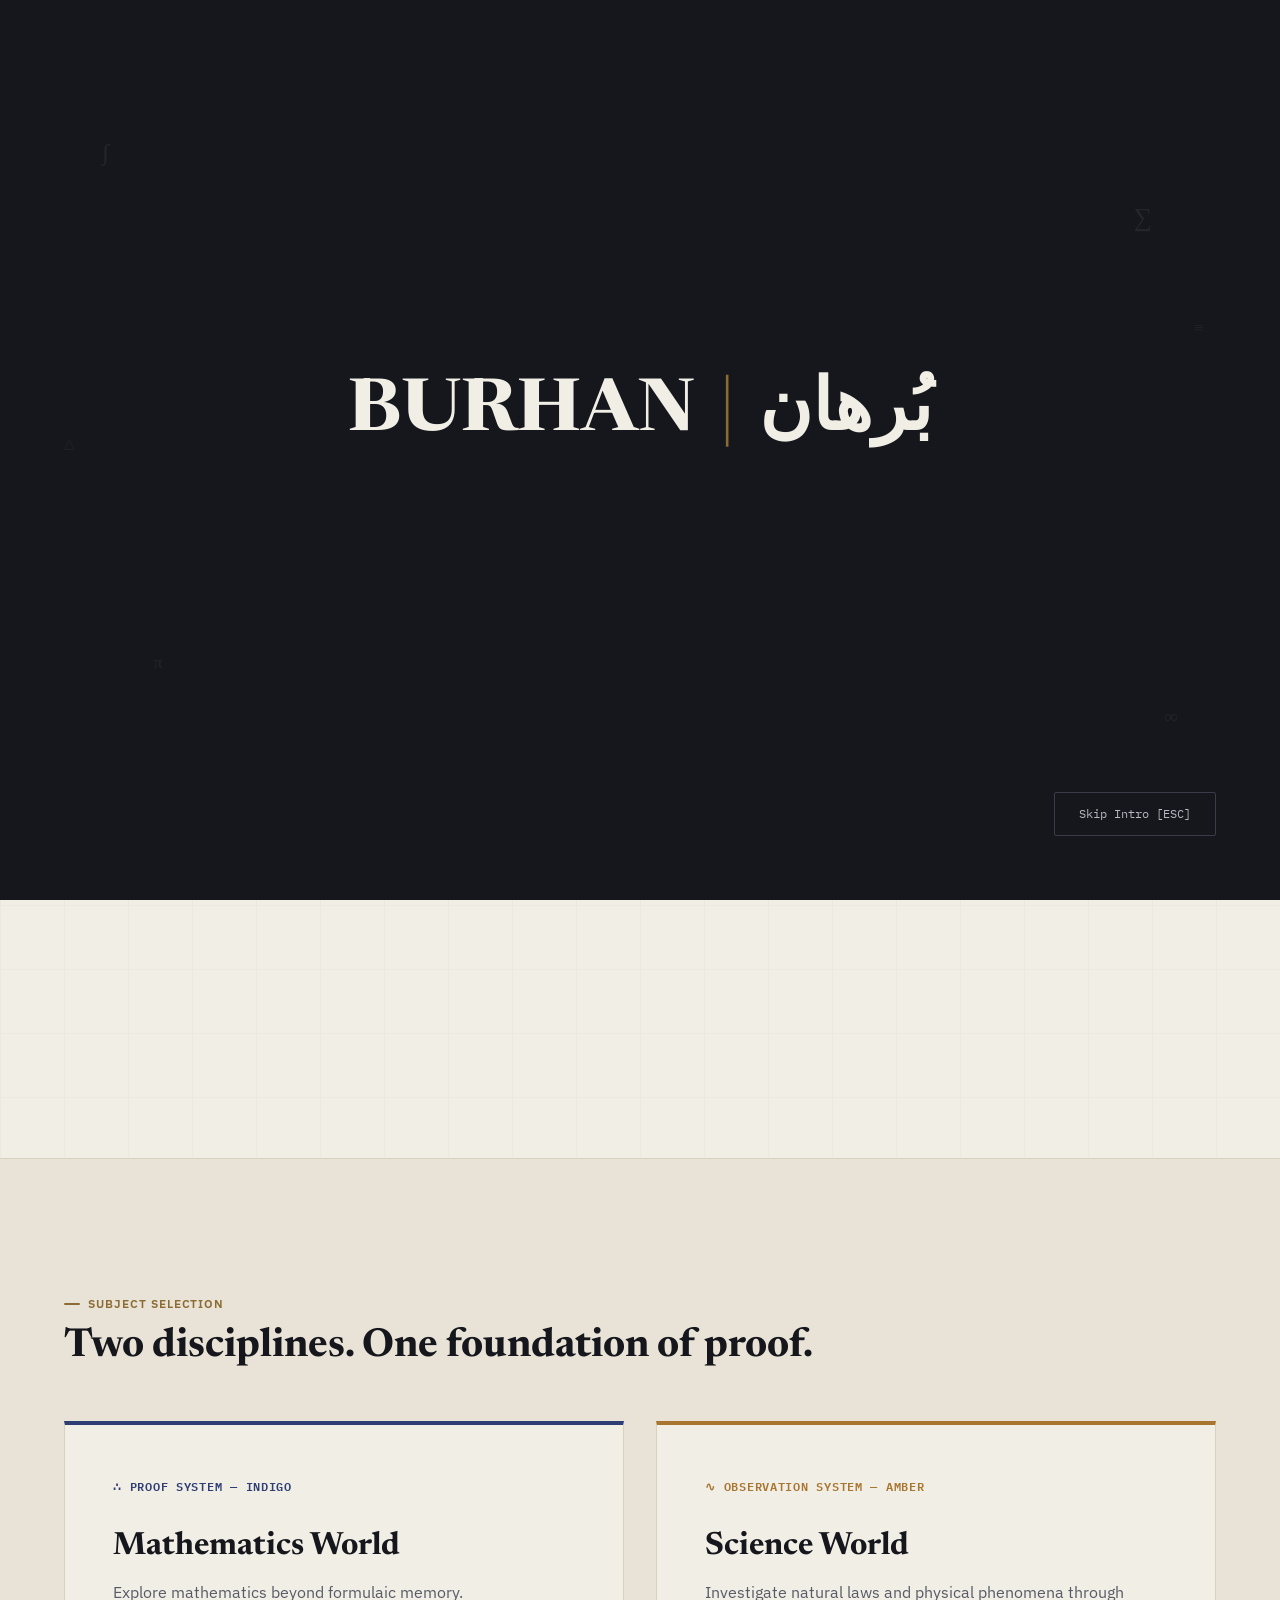
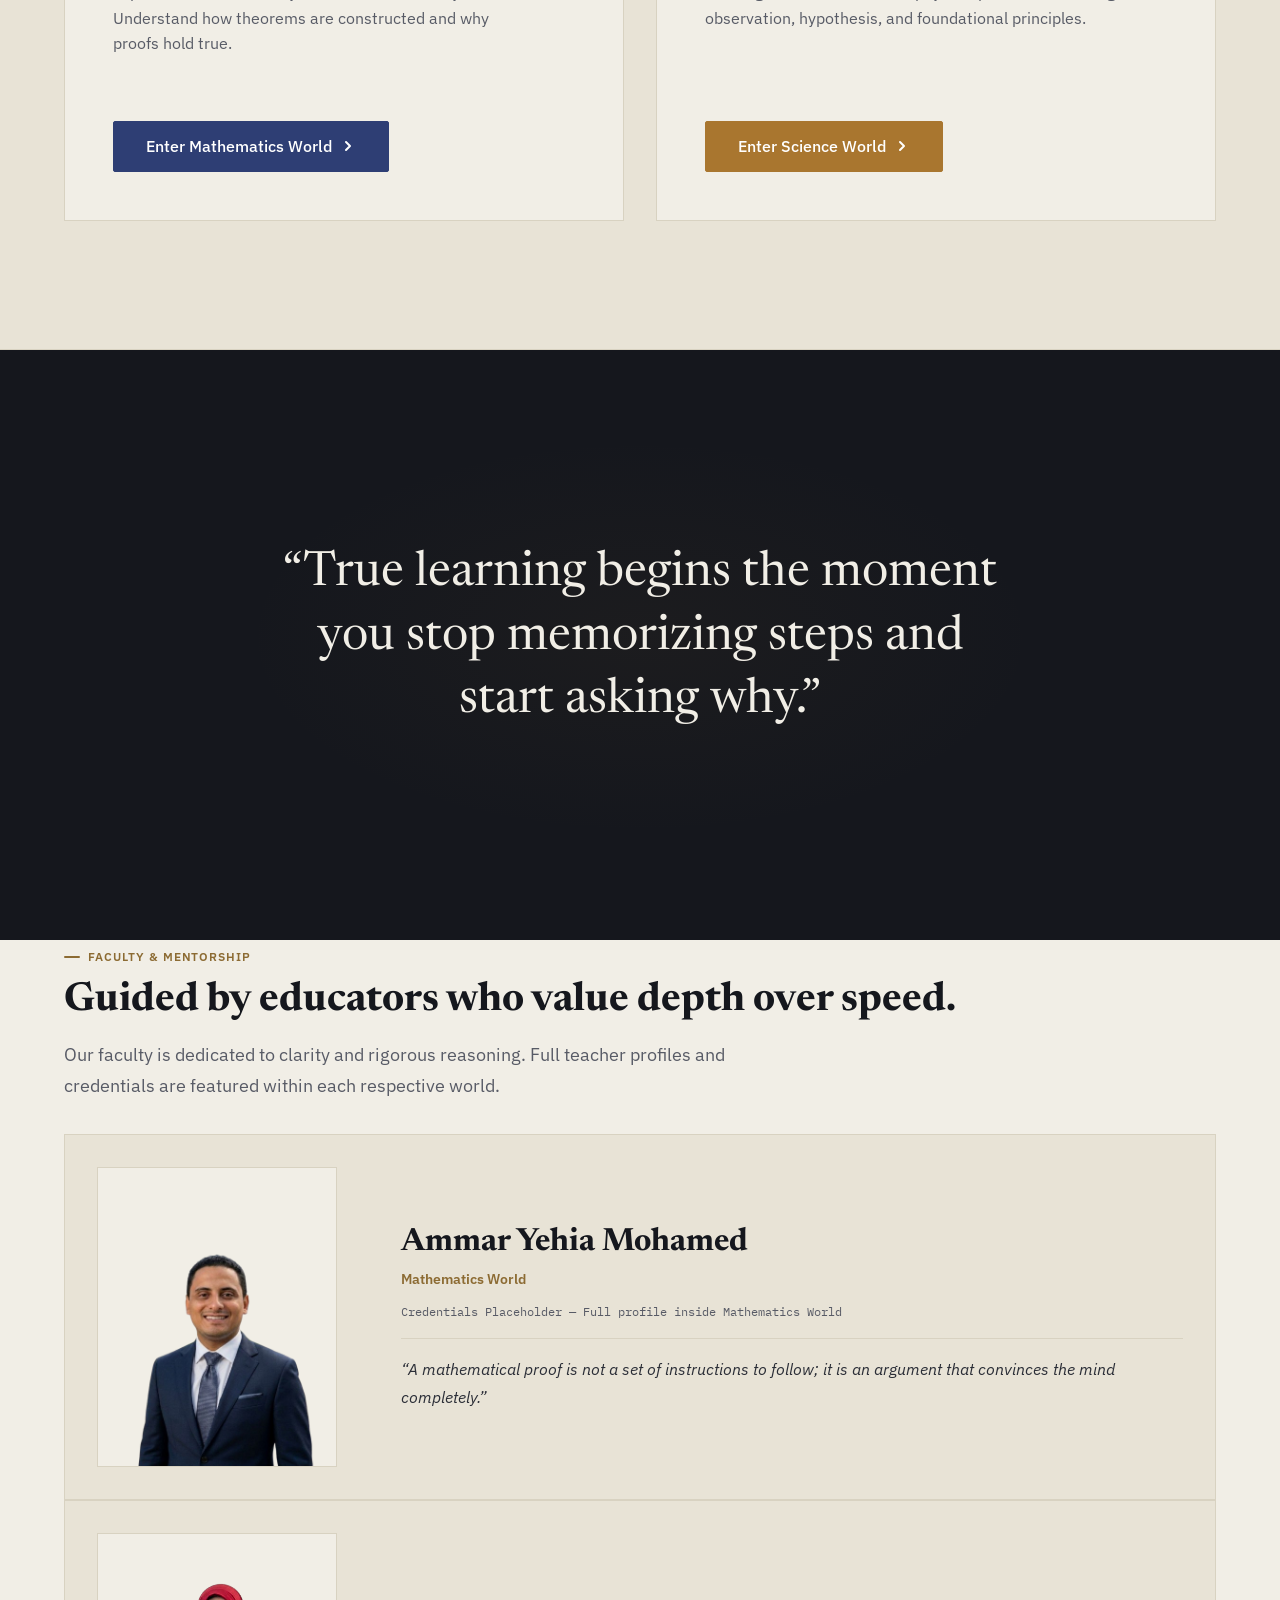
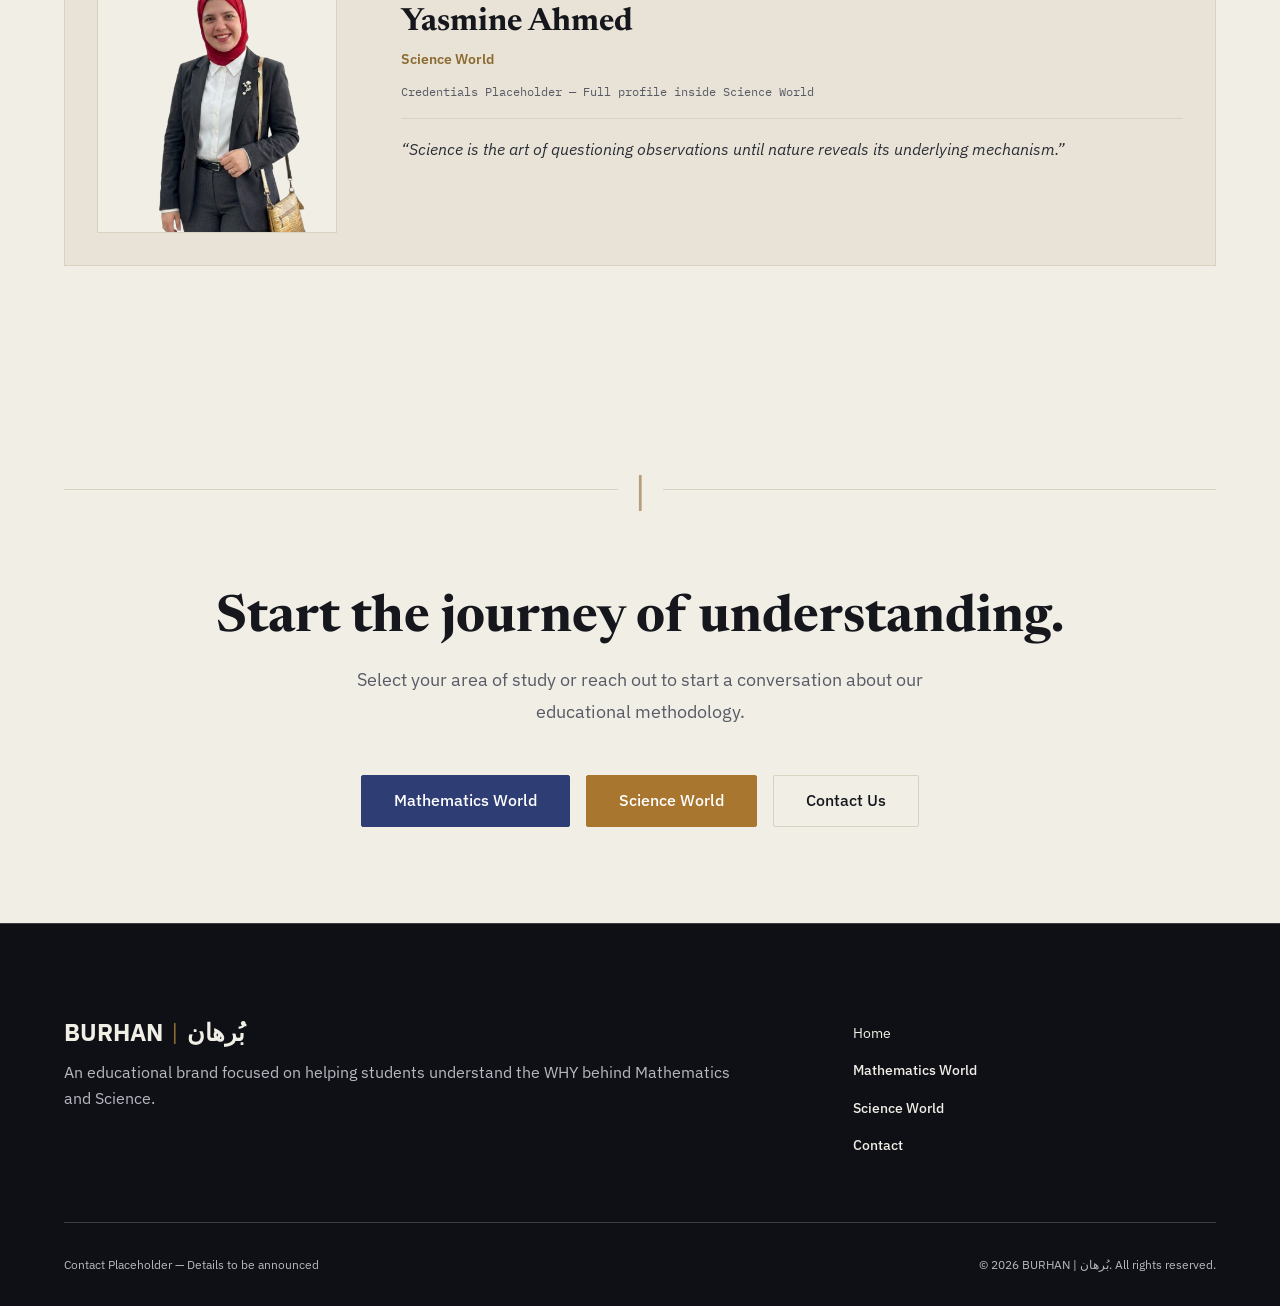
==== index.html @ 6baa0fd7 "Initial BURHAN website" ====
<!DOCTYPE html>
<html lang="en" dir="ltr">

<head>
  <meta charset="UTF-8">
  <meta name="viewport" content="width=device-width, initial-scale=1.0">
  <title>BURHAN | بُرهان — Understand the WHY behind Science &amp; Mathematics</title>
  <meta name="description"
    content="BURHAN is an educational brand focused on helping students understand the WHY behind Mathematics and Science instead of simply memorizing answers.">
  <link rel="stylesheet" href="css/main.css">
  <script src="js/theme.js"></script>
</head>

<body>

  <!-- ACCESSIBLE SKIP-TO-MAIN LINK -->
  <a href="#main-content" class="skip-link" data-en="Skip to main content" data-ar="الانتقال إلى المحتوى الرئيسي">Skip
    to main content</a>

  <!-- 1. CINEMATIC INTRO — "THE FIRST WHY" -->
  <div class="cinematic-intro" data-cinematic-intro aria-live="polite">


    <!-- Floating math symbols for intro depth -->
    <div class="intro-ambient" aria-hidden="true">
      <span class="intro-ambient-symbol" style="top:15%;left:8%;font-size:1.4rem;opacity:0.07;">∫</span>
      <span class="intro-ambient-symbol" style="top:72%;left:12%;font-size:1.1rem;opacity:0.06;">π</span>
      <span class="intro-ambient-symbol" style="top:22%;right:10%;font-size:1.6rem;opacity:0.07;">∑</span>
      <span class="intro-ambient-symbol" style="top:78%;right:8%;font-size:1.2rem;opacity:0.05;">∞</span>
      <span class="intro-ambient-symbol" style="top:48%;left:5%;font-size:0.9rem;opacity:0.06;">△</span>
      <span class="intro-ambient-symbol" style="top:35%;right:6%;font-size:1rem;opacity:0.06;">≡</span>
    </div>

    <div class="intro-stage" data-intro-question>
      <h2 class="intro-question font-display" data-en="You know the answer. But can you prove it?"
        data-ar="تعرف الإجابة... لكن هل تستطيع إثباتها؟">
        You know the answer. But can you prove it?
      </h2>
    </div>

    <div class="intro-stage" data-intro-identity>
      <div class="intro-identity-lockup">
        <div class="intro-wordmark font-display">
          BURHAN <span class="burhan-divider intro-burhan-divider">|</span> بُرهان
        </div>
        <div class="intro-tagline-wrap" data-intro-tagline>
          <p class="intro-tagline font-mono" data-en="Understanding the WHY behind Mathematics &amp; Science."
            data-ar="فهم السبب الجوهري وراء الرياضيات والعلوم.">
            Understanding the WHY behind Mathematics &amp; Science.
          </p>
        </div>
      </div>
    </div>

    <button type="button" class="cinematic-skip-btn" data-skip-intro data-en="Skip Intro [ESC]"
      data-ar="تخطي العرض [ESC]">
      Skip Intro [ESC]
    </button>
  </div>

  <!-- GLOBAL NAVIGATION HEADER -->
  <header class="site-header">
    <nav class="site-nav container" aria-label="Main Navigation">
      <a href="index.html" class="burhan-wordmark" aria-label="BURHAN Home">
        BURHAN <span class="burhan-divider">|</span> بُرهان
      </a>

      <ul class="nav-menu" data-nav-menu>
        <li><a href="index.html" class="nav-link is-active" aria-current="page" data-en="Home"
            data-ar="الرئيسية">Home</a></li>
        <li><a href="mathematics.html" class="nav-link" data-en="Mathematics" data-ar="الرياضيات">Mathematics</a></li>
        <li><a href="science.html" class="nav-link" data-en="Science" data-ar="العلوم">Science</a></li>
        <li><a href="contact.html" class="nav-link" data-en="Contact" data-ar="تواصل معنا">Contact</a></li>
      </ul>

      <div class="nav-actions">
        <!-- Theme Toggle (Light / Dark) -->
        <button type="button" class="theme-toggle-btn" data-theme-toggle aria-label="Switch Theme">
          <svg class="theme-icon-sun" width="18" height="18" viewBox="0 0 24 24">
            <circle cx="12" cy="12" r="5" />
            <path
              d="M12 1v2M12 21v2M4.22 4.22l1.42 1.42M18.36 18.36l1.42 1.42M1 12h2M21 12h2M4.22 19.78l1.42-1.42M18.36 5.64l1.42-1.42" />
          </svg>
          <svg class="theme-icon-moon" width="18" height="18" viewBox="0 0 24 24" style="display:none;">
            <path d="M21 12.79A9 9 0 1 1 11.21 3 7 7 0 0 0 21 12.79z" />
          </svg>
        </button>

        <!-- Language Switcher -->
        <button type="button" class="lang-toggle-btn" data-lang-toggle aria-label="التحويل إلى العربية">
          <span data-en="العربية" data-ar="English">العربية</span>
        </button>

        <!-- Mobile Menu Toggle -->
        <button type="button" class="nav-toggle-btn" data-nav-toggle aria-expanded="false"
          aria-label="Open Navigation Menu">
          <svg width="20" height="20" viewBox="0 0 20 20" fill="none" xmlns="http://www.w3.org/2000/svg">
            <path d="M3 5H17M3 10H17M3 15H17" stroke="currentColor" stroke-width="2" stroke-linecap="round" />
          </svg>
        </button>
      </div>
    </nav>
  </header>

  <!-- MAIN HOME CONTENT -->
  <main id="main-content">

    <!-- 2. HERO / BRAND STATEMENT -->
    <section class="home-hero" data-hero-section>

      <!-- Animated Canvas — Mathematical + Scientific Environment -->
      <canvas class="hero-canvas" aria-hidden="true" id="heroCanvas"></canvas>

      <!-- Radial atmospheric glow layers -->
      <div class="hero-glow hero-glow--math" aria-hidden="true"></div>
      <div class="hero-glow hero-glow--science" aria-hidden="true"></div>

      <!-- Accent construction line — draws itself on reveal -->
      <span class="hero-accent-line" aria-hidden="true"></span>

      <!-- Floating ambient math symbols — decorative layer -->
      <div class="hero-ambient-layer" aria-hidden="true">
        <span class="ambient-symbol a-sym-1">∑</span>
        <span class="ambient-symbol a-sym-2">∫</span>
        <span class="ambient-symbol a-sym-3">π</span>
        <span class="ambient-symbol a-sym-4">∞</span>
        <span class="ambient-symbol a-sym-5">∴</span>
        <span class="ambient-symbol a-sym-6">≡</span>
        <span class="ambient-symbol a-sym-7">∿</span>
        <span class="ambient-symbol a-sym-8">△</span>
      </div>

      <div class="container home-hero-container">
        <div class="home-hero-grid">

          <!-- Hero Text Column -->
          <div class="home-hero-content">
            <!-- Hero Proof Badges -->
            <div class="hero-badges" data-reveal-hero>
              <span class="hero-badge">
                <span class="hero-badge-dot"></span>
                <span data-en="PROOF DRIVEN" data-ar="مبني على البرهان">PROOF DRIVEN</span>
              </span>
              <span class="hero-badge">
                <span class="hero-badge-dot"></span>
                <span data-en="RIGOROUS METHODOLOGY" data-ar="منهجية دقيقة">RIGOROUS METHODOLOGY</span>
              </span>
            </div>

            <span class="section-eyebrow hero-eyebrow" data-reveal-hero data-en="BURHAN | بُرهان"
              data-ar="بُرهان | BURHAN">BURHAN | بُرهان</span>

            <h1 class="home-hero-title font-display" data-reveal-hero
              data-en="Don't just memorize the answer. Understand why." data-ar="لا تحفظ الإجابة فقط. افهم السبب.">
              Don't just memorize the answer. Understand why.
            </h1>

            <p class="home-hero-lead" data-reveal-hero
              data-en="Mathematics and Science are not sets of formulas to recite. They are structured systems of reasoning waiting to be proven and understood."
              data-ar="الرياضيات والعلوم ليست مجرد صيغ تُحفظ، بل هي أنظمة تفكير برهانية تنتظر الفهم والإثبات.">
              Mathematics and Science are not sets of formulas to recite. They are structured systems of reasoning
              waiting to be proven and understood.
            </p>

            <!-- Hero proof bar: QUESTION | REASONING | UNDERSTANDING -->
            <div class="hero-proof-bar" data-reveal-hero aria-hidden="true">
              <span class="hero-proof-step font-mono" data-en="QUESTION" data-ar="السؤال">QUESTION</span>
              <span class="hero-proof-sep burhan-divider">|</span>
              <span class="hero-proof-step font-mono" data-en="REASONING" data-ar="الاستدلال">REASONING</span>
              <span class="hero-proof-sep burhan-divider">|</span>
              <span class="hero-proof-step font-mono" data-en="UNDERSTANDING" data-ar="الفهم">UNDERSTANDING</span>
            </div>

            <div class="hero-cta-row" data-reveal-hero>
              <a href="#choose-your-world" class="btn btn-primary">
                <span data-en="Choose Your World" data-ar="اختر عالمك">Choose Your World</span>
                <svg class="icon-directional" width="16" height="16" viewBox="0 0 16 16" fill="none"
                  xmlns="http://www.w3.org/2000/svg" style="margin-inline-start: var(--space-2);">
                  <path d="M6 12L10 8L6 4" stroke="currentColor" stroke-width="2" stroke-linecap="round"
                    stroke-linejoin="round" />
                </svg>
              </a>
              <a href="contact.html" class="btn btn-ghost" data-en="Contact Us" data-ar="تواصل معنا">
                Contact Us
              </a>
            </div>
          </div>

          <!-- Hero Combined Teachers Visual Column -->
          <div class="home-hero-visual hero-teachers-visual" data-reveal-hero>
            <div class="hero-teachers-wrapper">
              <!-- Minimal dual Math (Indigo) / Science (Amber) accent atmospheric glow -->
              <span class="teachers-accent-glow teachers-accent-glow--math" aria-hidden="true"></span>
              <span class="teachers-accent-glow teachers-accent-glow--science" aria-hidden="true"></span>

              <!-- Direct Cutout Image Display (No Card / Container Box) -->
              <div class="hero-teachers-display">
                <img src="images/teachers/teachers.png"
                  alt="BURHAN Educators — Ammar Yehia (Mathematics) & Yasmin Ahmed (Science)" class="hero-teachers-img"
                  loading="eager">
              </div>

              <!-- Editorial Educator Name Lockup -->
              <div class="hero-teachers-caption font-mono">
                <span class="caption-item caption-item--math" data-en="Ammar Yehia — Math"
                  data-ar="عمار يحيى — رياضيات">Ammar Yehia — Math</span>
                <span class="burhan-divider" aria-hidden="true">|</span>
                <span class="caption-item caption-item--science" data-en="Yasmin Ahmed — Science"
                  data-ar="ياسمين أحمد — علوم">Yasmin Ahmed — Science</span>
              </div>
            </div>
          </div>

        </div>
      </div>

      <!-- Hero scroll indicator -->
      <div class="hero-scroll-indicator" aria-hidden="true">
        <span class="scroll-line"></span>
      </div>
    </section>

    <!-- 3. CHOOSE YOUR WORLD -->
    <section id="choose-your-world" class="worlds-section">
      <div class="container">
        <div class="section-heading" data-reveal>
          <span class="section-eyebrow" data-en="Subject Selection" data-ar="تحديد المسار">Subject Selection</span>
          <h2 class="section-title font-display" data-en="Two disciplines. One foundation of proof."
            data-ar="تخصصان. أساس واحد من البرهان.">
            Two disciplines. One foundation of proof.
          </h2>
        </div>

        <div class="world-selection-grid">

          <!-- Mathematics World Panel -->
          <article class="world-panel" data-world="math" data-reveal data-reveal-delay="0">
            <!-- Full atmospheric background for this world -->
            <div class="world-panel-bg" aria-hidden="true">
              <canvas class="world-canvas" data-world-canvas="math" aria-hidden="true"></canvas>
              <div class="world-panel-glow" aria-hidden="true"></div>
            </div>

            <!-- Structural motif lines — appear on hover -->
            <span class="panel-motif panel-motif--math" aria-hidden="true">
              <span class="panel-motif-line pm-l1"></span>
              <span class="panel-motif-line pm-l2"></span>
              <span class="panel-motif-symbol">∴</span>
            </span>

            <div class="world-panel-inner">
              <div class="world-panel-header">
                <div class="world-panel-badge">
                  <span class="panel-badge-symbol">∴</span>
                  <span data-en="PROOF SYSTEM — INDIGO" data-ar="نظام البرهان — نيلي">PROOF SYSTEM — INDIGO</span>
                </div>
                <!-- Accent line that draws on hover -->
                <span class="panel-accent-line" aria-hidden="true"></span>
                <h3 class="world-panel-title font-display" data-en="Mathematics World" data-ar="عالم الرياضيات">
                  Mathematics World</h3>
                <p class="world-panel-description"
                  data-en="Explore mathematics beyond formulaic memory. Understand how theorems are constructed and why proofs hold true."
                  data-ar="استكشف الرياضيات أبعد من حفظ القواعد. افهم كيف تُبنى النظريات ولماذا صحة البراهين مؤكدة.">
                  Explore mathematics beyond formulaic memory. Understand how theorems are constructed and why proofs
                  hold true.
                </p>
              </div>
              <div class="panel-footer">
                <a href="mathematics.html" class="btn btn-math btn-panel">
                  <span data-en="Enter Mathematics World" data-ar="دخول عالم الرياضيات">Enter Mathematics World</span>
                  <svg class="icon-directional" width="16" height="16" viewBox="0 0 16 16" fill="none"
                    xmlns="http://www.w3.org/2000/svg" style="margin-inline-start: var(--space-2);">
                    <path d="M6 12L10 8L6 4" stroke="currentColor" stroke-width="2" stroke-linecap="round"
                      stroke-linejoin="round" />
                  </svg>
                </a>
              </div>
            </div>
          </article>

          <!-- Science World Panel -->
          <article class="world-panel" data-world="science" data-reveal data-reveal-delay="160">
            <!-- Full atmospheric background for this world -->
            <div class="world-panel-bg" aria-hidden="true">
              <canvas class="world-canvas" data-world-canvas="science" aria-hidden="true"></canvas>
              <div class="world-panel-glow" aria-hidden="true"></div>
            </div>

            <!-- Observational motif lines — appear on hover -->
            <span class="panel-motif panel-motif--science" aria-hidden="true">
              <span class="panel-motif-wave"></span>
              <span class="panel-motif-symbol">∿</span>
            </span>

            <div class="world-panel-inner">
              <div class="world-panel-header">
                <div class="world-panel-badge">
                  <span class="panel-badge-symbol">∿</span>
                  <span data-en="OBSERVATION SYSTEM — AMBER" data-ar="نظام الملاحظة — كهرب">OBSERVATION SYSTEM —
                    AMBER</span>
                </div>
                <!-- Accent line that draws on hover -->
                <span class="panel-accent-line" aria-hidden="true"></span>
                <h3 class="world-panel-title font-display" data-en="Science World" data-ar="عالم العلوم">Science World
                </h3>
                <p class="world-panel-description"
                  data-en="Investigate natural laws and physical phenomena through observation, hypothesis, and foundational principles."
                  data-ar="استكشف القوانين الطبيعية والظواهر الفيزيائية من خلال الملاحظة والفرضيات والمبادئ الأساسية.">
                  Investigate natural laws and physical phenomena through observation, hypothesis, and foundational
                  principles.
                </p>
              </div>
              <div class="panel-footer">
                <a href="science.html" class="btn btn-science btn-panel">
                  <span data-en="Enter Science World" data-ar="دخول عالم العلوم">Enter Science World</span>
                  <svg class="icon-directional" width="16" height="16" viewBox="0 0 16 16" fill="none"
                    xmlns="http://www.w3.org/2000/svg" style="margin-inline-start: var(--space-2);">
                    <path d="M6 12L10 8L6 4" stroke="currentColor" stroke-width="2" stroke-linecap="round"
                      stroke-linejoin="round" />
                  </svg>
                </a>
              </div>
            </div>
          </article>

        </div>
      </div>
    </section>

    <!-- 4. PHILOSOPHY SECTION (PAUSE SECTION) -->
    <section class="philosophy-section" data-philosophy-section>
      <div class="container">
        <blockquote class="philosophy-quote font-display" data-philosophy-quote
          data-en="&ldquo;True learning begins the moment you stop memorizing steps and start asking why.&rdquo;"
          data-ar="«يبدأ التعلم الحقيقي في اللحظة التي تتوقف فيها عن حفظ الخطوات وتبدأ في التساؤل عن السبب.»">
          &ldquo;True learning begins the moment you stop memorizing steps and start asking why.&rdquo;
        </blockquote>
      </div>
    </section>

    <!-- 5. FACULTY SECTION -->
    <section class="faculty-section" data-reveal>
      <div class="container">
        <div class="section-heading" data-reveal data-reveal-delay="0">
          <span class="section-eyebrow" data-en="Faculty &amp; Mentorship" data-ar="الهيئة التعليمية والإرشاد">Faculty
            &amp; Mentorship</span>
          <h2 class="section-title font-display" data-en="Guided by educators who value depth over speed."
            data-ar="تحت إشراف معلمين يقدرون العمق على السرعة.">
            Guided by educators who value depth over speed.
          </h2>
          <p class="section-lead"
            data-en="Our faculty is dedicated to clarity and rigorous reasoning. Full teacher profiles and credentials are featured within each respective world."
            data-ar="تلتزم هيئتنا التعليمية بالوضوح والتفكير الدقيق. تُعرض الملفات الشخصية الكاملة والمؤهلات داخل كل عالم مخصص.">
            Our faculty is dedicated to clarity and rigorous reasoning. Full teacher profiles and credentials are
            featured within each respective world.
          </p>
        </div>

        <div class="teacher-grid">
          <!-- Mathematics Teacher Brief -->
          <article class="teacher-card" data-teacher-world="math" data-reveal data-reveal-delay="0">
            <div class="teacher-card-media">
              <img
                src="images/teachers/ammar-yehia-cutout.png"
                alt="Ammar Yehia Mohamed — Mathematics Teacher"
                class="teacher-card-image"
                loading="lazy">
            </div>
            <div class="teacher-card-body">
              <h3 class="teacher-name font-display" data-en="Ammar Yehia Mohamed" data-ar="عمار يحيي محمد">
                Ammar Yehia Mohamed
              </h3>
              <span class="teacher-subject" data-en="Mathematics World" data-ar="عالم الرياضيات">
                Mathematics World
              </span>
              <div class="teacher-credentials" data-en="Credentials Placeholder — Full profile inside Mathematics World"
                data-ar="مؤهلات مخصصة — الملف الشخصي الكامل داخل عالم الرياضيات">
                Credentials Placeholder — Full profile inside Mathematics World
              </div>
              <blockquote class="teacher-quote"
                data-en="&ldquo;A mathematical proof is not a set of instructions to follow; it is an argument that convinces the mind completely.&rdquo;"
                data-ar="«البرهان الرياضي ليس مجموعة تعليمات تُتّبع، بل هو حجة تُقنع العقل بشكل كامل.»">
                &ldquo;A mathematical proof is not a set of instructions to follow; it is an argument that convinces the
                mind completely.&rdquo;
              </blockquote>
            </div>
          </article>

          <!-- Science Teacher Brief -->
          <article class="teacher-card" data-teacher-world="science" data-reveal data-reveal-delay="160">
            <div class="teacher-card-media">
              <img
                src="images/teachers/yasmin.png"
                alt="Yasmine Ahmed — Science Teacher"
                class="teacher-card-image"
                loading="lazy">
            </div>
            <div class="teacher-card-body">
              <h3 class="teacher-name font-display" data-en="Yasmine Ahmed" data-ar="ياسمين أحمد">
                Yasmine Ahmed
              </h3>
              <span class="teacher-subject" data-en="Science World" data-ar="عالم العلوم">
                Science World
              </span>
              <div class="teacher-credentials" data-en="Credentials Placeholder — Full profile inside Science World"
                data-ar="مؤهلات مخصصة — الملف الشخصي الكامل داخل عالم العلوم">
                Credentials Placeholder — Full profile inside Science World
              </div>
              <blockquote class="teacher-quote"
                data-en="&ldquo;Science is the art of questioning observations until nature reveals its underlying mechanism.&rdquo;"
                data-ar="«العلم هو فن التساؤل عن الملاحظات حتى تكشف الطبيعة عن آليتها الجوهرية.»">
                &ldquo;Science is the art of questioning observations until nature reveals its underlying
                mechanism.&rdquo;
              </blockquote>
            </div>
          </article>
        </div>
      </div>
    </section>

    <!-- 6. CLOSING CTA -->
    <section class="closing-cta-section" data-reveal>
      <div class="container">
        <div class="section-divider" aria-hidden="true">
          <span class="burhan-divider closing-divider">|</span>
        </div>
        <h2 class="closing-cta-title font-display" data-en="Start the journey of understanding."
          data-ar="ابدأ رحلة الفهم.">
          Start the journey of understanding.
        </h2>
        <p class="section-lead closing-cta-lead"
          data-en="Select your area of study or reach out to start a conversation about our educational methodology."
          data-ar="اختر مجال دراستك أو تواصل معنا لبدء حوار حول منهجيتنا التعليمية.">
          Select your area of study or reach out to start a conversation about our educational methodology.
        </p>

        <div class="closing-cta-actions">
          <a href="mathematics.html" class="btn btn-math" data-en="Mathematics World"
            data-ar="عالم الرياضيات">Mathematics World</a>
          <a href="science.html" class="btn btn-science" data-en="Science World" data-ar="عالم العلوم">Science World</a>
          <a href="contact.html" class="btn btn-ghost" data-en="Contact Us" data-ar="تواصل معنا">Contact Us</a>
        </div>
      </div>
    </section>

  </main>

  <!-- GLOBAL FOOTER -->
  <footer class="site-footer">
    <div class="container">
      <div class="footer-grid">
        <div class="footer-brand">
          <a href="index.html" class="burhan-wordmark">
            BURHAN <span class="burhan-divider">|</span> بُرهان
          </a>
          <p data-en="An educational brand focused on helping students understand the WHY behind Mathematics and Science."
            data-ar="علامة تجارية تعليمية تركز على مساعدة الطلاب على فهم السبب الجوهري وراء الرياضيات والعلوم.">
            An educational brand focused on helping students understand the WHY behind Mathematics and Science.
          </p>
        </div>
        <div>
          <ul class="footer-nav">
            <li><a href="index.html" data-en="Home" data-ar="الرئيسية">Home</a></li>
            <li><a href="mathematics.html" class="nav-link" data-en="Mathematics World"
                data-ar="عالم الرياضيات">Mathematics World</a></li>
            <li><a href="science.html" class="nav-link" data-en="Science World" data-ar="عالم العلوم">Science World</a>
            </li>
            <li><a href="contact.html" class="nav-link" data-en="Contact" data-ar="تواصل معنا">Contact</a></li>
          </ul>
        </div>
      </div>
      <div class="footer-bottom">
        <span data-en="Contact Placeholder — Details to be announced"
          data-ar="مساحة مخصصة لمعلومات التواصل — سيتم الإعلان عنها">
          Contact Placeholder — Details to be announced
        </span>
        <span data-en="© 2026 BURHAN | بُرهان. All rights reserved."
          data-ar="© 2026 بُرهان | BURHAN. جميع الحقوق محفوظة.">
          © 2026 BURHAN | بُرهان. All rights reserved.
        </span>
      </div>
    </div>
  </footer>

  <script src="js/theme.js"></script>
  <script src="js/language.js"></script>
  <script src="js/navigation.js"></script>
  <script src="js/motion.js"></script>
  <script src="js/main.js"></script>
</body>

</html>
---- css/main.css ----
/* ==========================================================================
   BURHAN | بُرهان — Main CSS Bundle Entrypoint
   ========================================================================== */

@import url('./tokens.css');
@import url('./base.css');
@import url('./layout.css');
@import url('./accessibility.css');
@import url('./bilingual.css');
@import url('./components.css');
@import url('./pages.css');
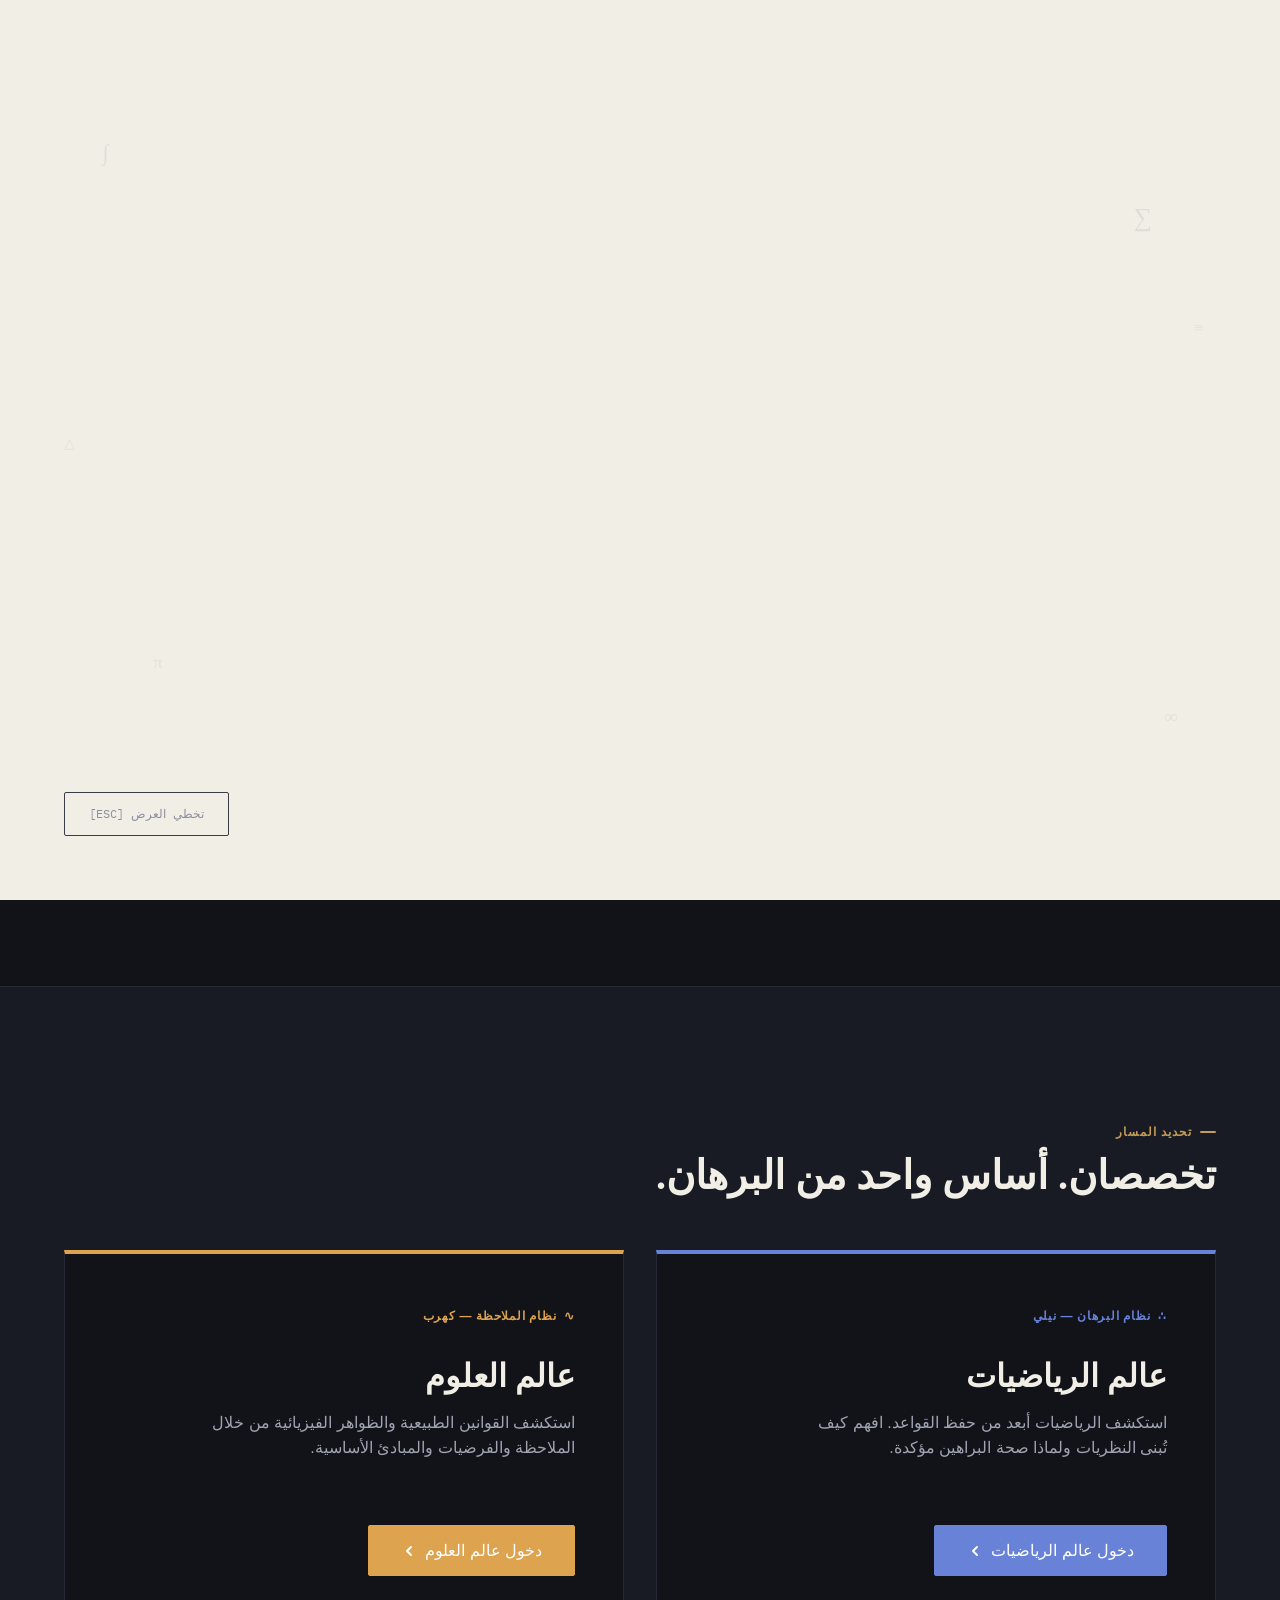
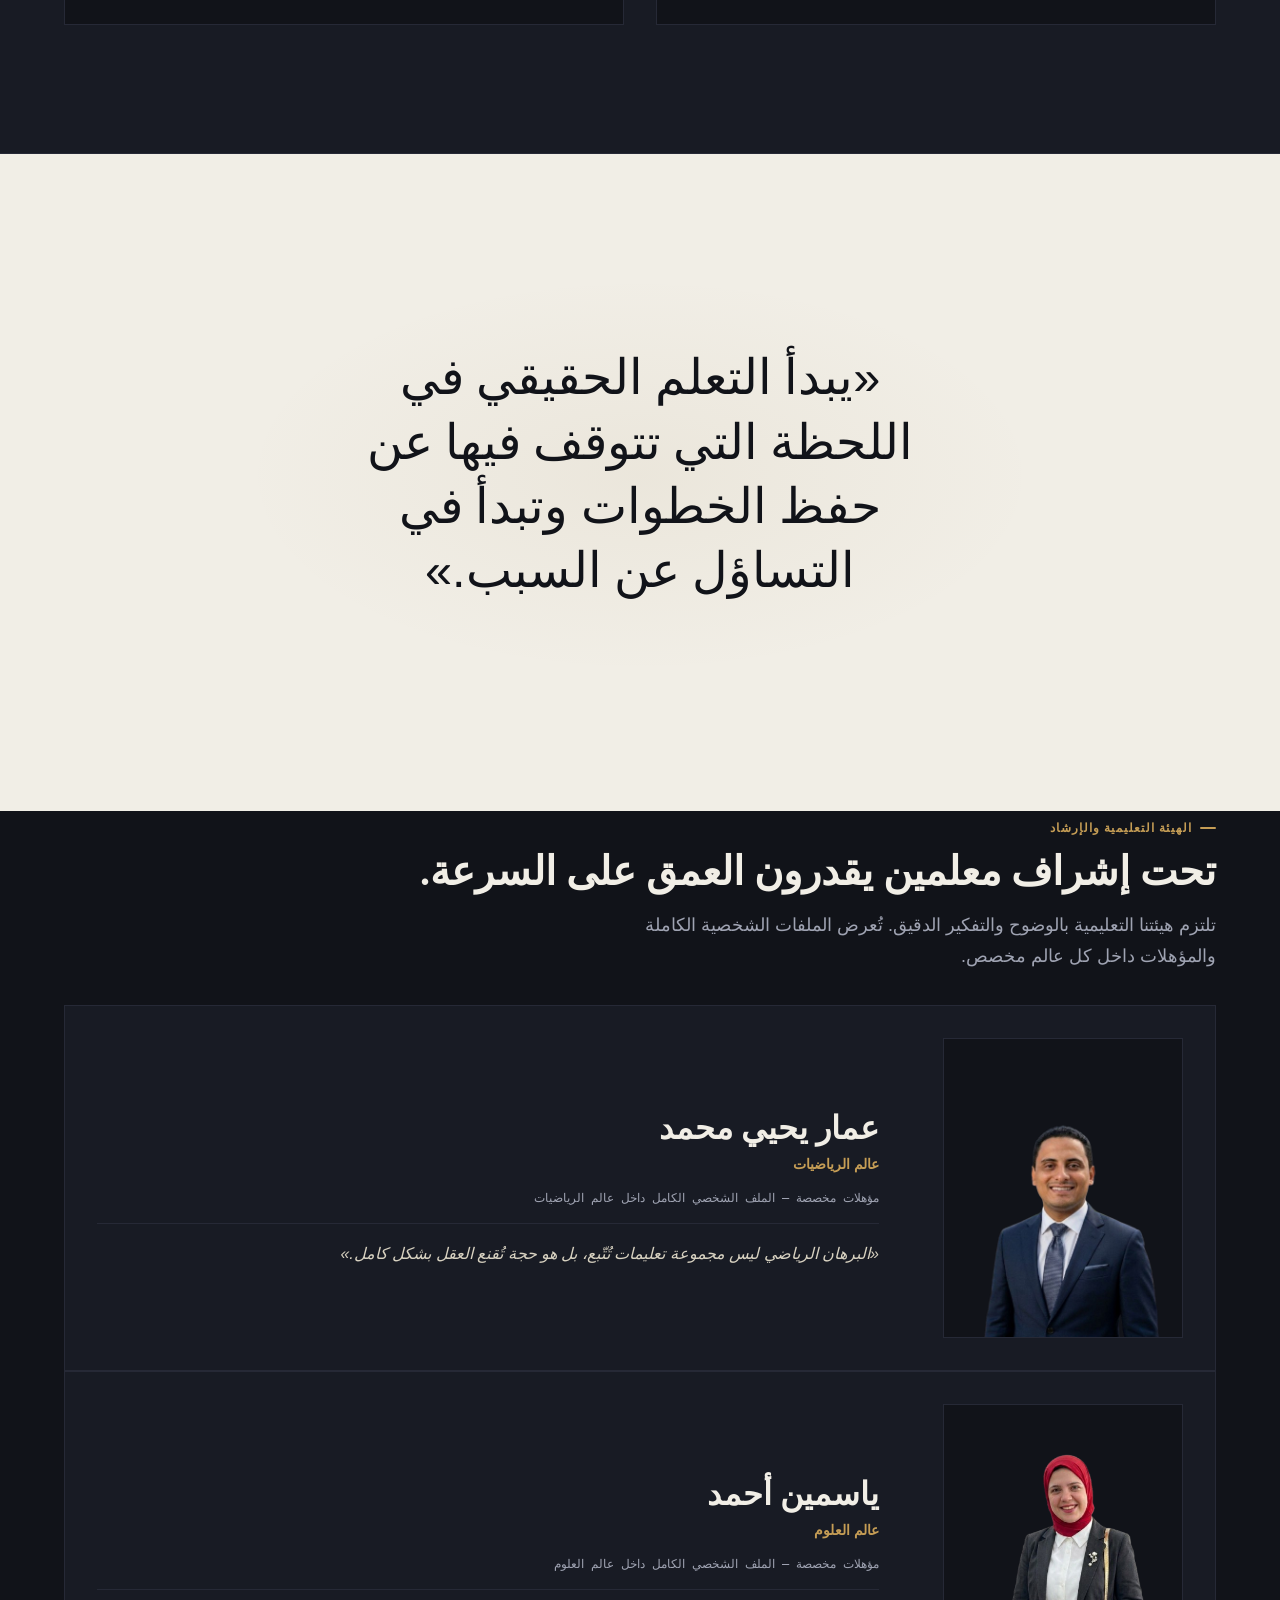
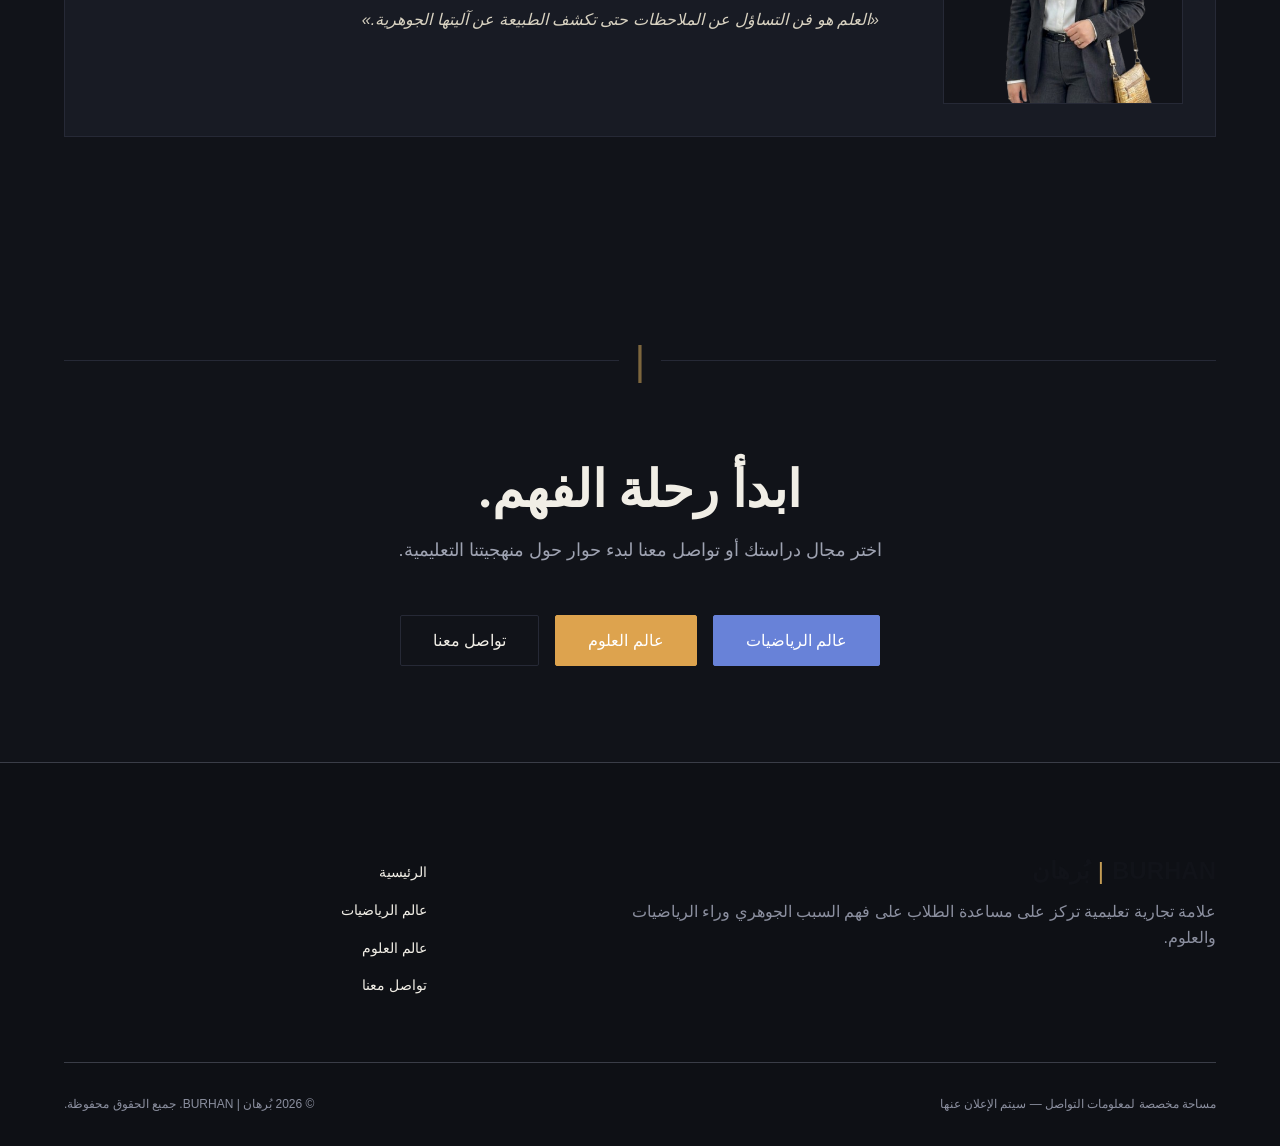
==== commit 570c2a8d: "Set Arabic RTL and dark mode as default" ====
--- a/index.html
+++ b/index.html
@@ -1,5 +1,5 @@
 <!DOCTYPE html>
-<html lang="en" dir="ltr">
+<html lang="ar" dir="rtl">
 
 <head>
   <meta charset="UTF-8">
@@ -14,8 +14,7 @@
 <body>
 
   <!-- ACCESSIBLE SKIP-TO-MAIN LINK -->
-  <a href="#main-content" class="skip-link" data-en="Skip to main content" data-ar="الانتقال إلى المحتوى الرئيسي">Skip
-    to main content</a>
+  <a href="#main-content" class="skip-link" data-en="Skip to main content" data-ar="الانتقال إلى المحتوى الرئيسي">الانتقال إلى المحتوى الرئيسي</a>
 
   <!-- 1. CINEMATIC INTRO — "THE FIRST WHY" -->
   <div class="cinematic-intro" data-cinematic-intro aria-live="polite">
@@ -34,7 +33,7 @@
     <div class="intro-stage" data-intro-question>
       <h2 class="intro-question font-display" data-en="You know the answer. But can you prove it?"
         data-ar="تعرف الإجابة... لكن هل تستطيع إثباتها؟">
-        You know the answer. But can you prove it?
+        تعرف الإجابة... لكن هل تستطيع إثباتها؟
       </h2>
     </div>
 
@@ -46,7 +45,7 @@
         <div class="intro-tagline-wrap" data-intro-tagline>
           <p class="intro-tagline font-mono" data-en="Understanding the WHY behind Mathematics &amp; Science."
             data-ar="فهم السبب الجوهري وراء الرياضيات والعلوم.">
-            Understanding the WHY behind Mathematics &amp; Science.
+            فهم السبب الجوهري وراء الرياضيات والعلوم.
           </p>
         </div>
       </div>
@@ -54,7 +53,7 @@
 
     <button type="button" class="cinematic-skip-btn" data-skip-intro data-en="Skip Intro [ESC]"
       data-ar="تخطي العرض [ESC]">
-      Skip Intro [ESC]
+      تخطي العرض [ESC]
     </button>
   </div>
 
